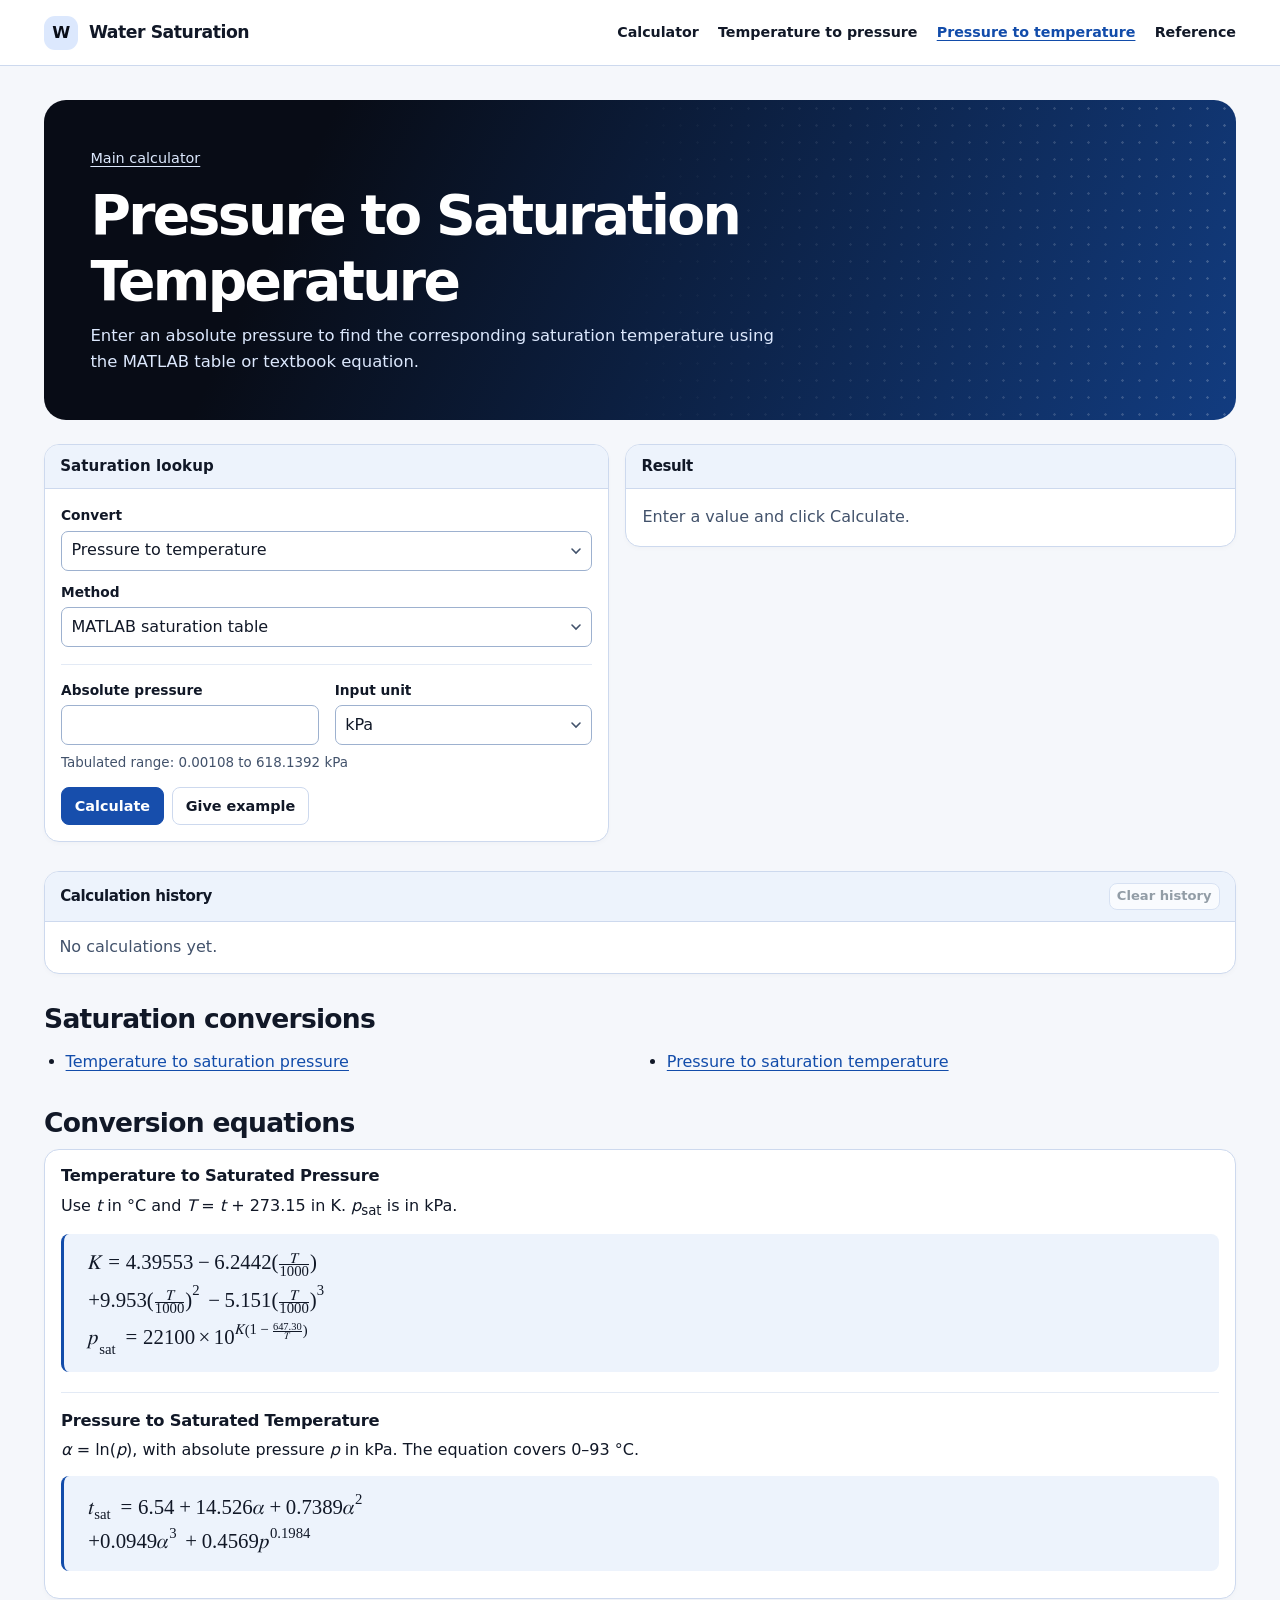
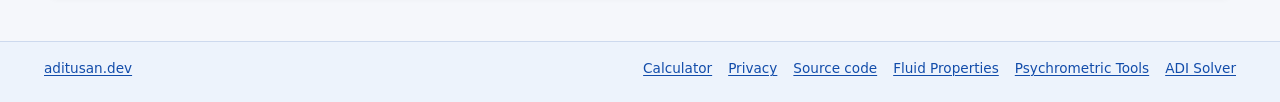
==== docs/pressure-to-temperature/index.html @ 7727723c "Fixed site" ====
<!doctype html>
<html lang="en">
<head>
<meta charset="utf-8">
<meta name="viewport" content="width=device-width, initial-scale=1">
<title>Pressure to Saturation Temperature | Water Saturation</title>
<meta name="description" content="Enter an absolute pressure to find the corresponding saturation temperature using the MATLAB table or textbook equation.">
<meta name="theme-color" content="#174eac">
<link rel="canonical" href="https://watersaturationconverter.aditusan.dev/pressure-to-temperature/">
<link rel="stylesheet" href="../assets/site.css">
<script defer src="../assets/site.js"></script>
<script defer src="../assets/calculator.js"></script>
</head>
<body class="site-water">
<a class="skip-link" href="#main">Skip to content</a>
<header class="site-header">
  <div class="wrap">
    <a class="brand" href="../"><span class="brand-mark" aria-hidden="true">W</span>Water Saturation</a>
    <nav class="site-nav" aria-label="Main navigation"><a href="../">Calculator</a>
<a href="../temperature-to-pressure/">Temperature to pressure</a>
<a href="../pressure-to-temperature/" aria-current="page">Pressure to temperature</a>
<a href="../reference/">Reference</a></nav>
  </div>
</header>
<main class="wrap page" id="main">
<div class="title">
  <a class="back" href="../">Main calculator</a>
  <h1>Pressure to Saturation Temperature</h1>
  <p>Enter an absolute pressure to find the corresponding saturation temperature using the MATLAB table or textbook equation.</p>
</div>
<noscript><p class="noscript notice">Enable JavaScript to run this calculator. The reference text and links remain available without it.</p></noscript>
<p id="startup-error" class="notice startup-error" role="alert" hidden>The calculator could not load. Reload the page to retry.</p>
<div class="calculator">
      <section class="panel" aria-labelledby="lookup-heading">
        <h2 class="panel-title" id="lookup-heading">Saturation lookup</h2>
        <form class="panel-body" id="lookup" data-direction="temperature" autocomplete="off">
          <div class="field-grid panel-section">
            <div class="field field-wide"><label for="direction">Convert</label><select id="direction"><option value="pressure">Temperature to pressure</option><option value="temperature" selected>Pressure to temperature</option></select></div>
            <div class="field field-wide"><label for="source">Method</label>
              <select id="source">
                <option value="table">MATLAB saturation table</option>
                <option value="textbook">Textbook conversion equations</option>
              </select>
            </div>
          </div>
          <div class="field-grid panel-section">
            <div class="field"><label for="value" id="value-label">Absolute pressure</label><input name="value" type="number" id="value" step="any" required></div>
            <div class="field"><label for="unit">Input unit</label><select id="unit"></select></div>
          </div>
          <p id="range" class="status"></p>
          <div class="actions form-actions">
            <button class="primary" type="submit" id="calculate" disabled>Calculate</button>
            <button id="give-example" type="button">Give example</button>
          </div>
          <p id="lookup-error" class="status error" role="alert"></p>
        </form>
      </section>
      <section class="panel" aria-labelledby="result-heading">
        <div class="panel-title result-head">
          <h2 id="result-heading">Result</h2>
          <button id="copy-result" type="button" hidden>Copy result</button>
        </div>
        <div id="result" aria-live="polite"><p class="panel-body muted">Enter a value and click Calculate.</p></div>
      </section>
    </div>
    <section class="section panel" id="water-saturation-history" aria-labelledby="history-heading">
      <div class="panel-title history-header">
        <h2 id="history-heading">Calculation history</h2>
        <button class="history-clear" type="button" disabled>Clear history</button>
      </div>
      <div class="history-empty empty">No calculations yet.</div>
      <ol class="history-list"></ol>
      <p class="history-message" role="status"></p>
    </section>
    <section class="section" id="conversions" aria-labelledby="conversions-title">
      <h2 id="conversions-title">Saturation conversions</h2>
      <ul class="link-columns"><li><a href="../temperature-to-pressure/">Temperature to saturation pressure</a></li><li><a href="../pressure-to-temperature/">Pressure to saturation temperature</a></li></ul>
    </section>
    <section class="section" aria-labelledby="equations-title">
      <div class="document-heading">
        <h2 id="equations-title">Conversion equations</h2>
      </div>
      <div class="panel document-panel">
        <section aria-labelledby="temperature-to-pressure">
          <h3 id="temperature-to-pressure">Temperature to Saturated Pressure</h3>
          <p>Use <var>t</var> in °C and <var>T</var> = <var>t</var> + 273.15 in K. <var>p</var><sub>sat</sub> is in kPa.</p>
          <div class="math-equation" tabindex="0" role="region" aria-label="Conversion equation">
            <math display="block">
              <mtable columnalign="left">
                <mtr><mtd><mrow>
                  <mi>K</mi><mo>=</mo><mn>4.39553</mn><mo>−</mo><mn>6.2442</mn><mo>(</mo><mfrac><mi>T</mi><mn>1000</mn></mfrac><mo>)</mo>
                </mrow></mtd></mtr>
                <mtr><mtd><mrow>
                  <mo>+</mo><mn>9.953</mn><msup><mrow><mo>(</mo><mfrac><mi>T</mi><mn>1000</mn></mfrac><mo>)</mo></mrow><mn>2</mn></msup>
                  <mo>−</mo><mn>5.151</mn><msup><mrow><mo>(</mo><mfrac><mi>T</mi><mn>1000</mn></mfrac><mo>)</mo></mrow><mn>3</mn></msup>
                </mrow></mtd></mtr>
                <mtr><mtd><mrow>
                  <msub><mi>p</mi><mtext>sat</mtext></msub><mo>=</mo><mn>22100</mn><mo>×</mo>
                  <msup><mn>10</mn><mrow><mi>K</mi><mo>(</mo><mn>1</mn><mo>−</mo><mfrac><mn>647.30</mn><mi>T</mi></mfrac><mo>)</mo></mrow></msup>
                </mrow></mtd></mtr>
              </mtable>
            </math>
          </div>
        </section>

        <section aria-labelledby="pressure-to-temperature">
          <h3 id="pressure-to-temperature">Pressure to Saturated Temperature</h3>
          <p><var>α</var> = ln(<var>p</var>), with absolute pressure <var>p</var> in kPa. The equation covers 0–93 °C.</p>
          <div class="math-equation" tabindex="0" role="region" aria-label="Conversion equation">
            <math display="block">
              <mtable columnalign="left">
                <mtr><mtd><mrow>
                  <msub><mi>t</mi><mtext>sat</mtext></msub><mo>=</mo><mn>6.54</mn><mo>+</mo><mn>14.526</mn><mi>α</mi>
                  <mo>+</mo><mn>0.7389</mn><msup><mi>α</mi><mn>2</mn></msup>
                </mrow></mtd></mtr>
                <mtr><mtd><mrow>
                  <mo>+</mo><mn>0.0949</mn><msup><mi>α</mi><mn>3</mn></msup>
                  <mo>+</mo><mn>0.4569</mn><msup><mi>p</mi><mn>0.1984</mn></msup>
                </mrow></mtd></mtr>
              </mtable>
            </math>
          </div>
        </section>
      </div>
    </section>

</main>
<footer class="site-footer">
  <div class="wrap">
    <a href="https://aditusan.dev/">aditusan.dev</a>
    <nav aria-label="Footer navigation">
      <a href="../">Calculator</a>
      <a href="../privacy/">Privacy</a>
      <a href="https://github.com/Sentinel-Android/Water-Saturation-Converter">Source code</a>
      <a href="https://fluidpropertiescalculator.aditusan.dev/">Fluid Properties</a>
      <a href="https://psychrometricscalculator.aditusan.dev/">Psychrometric Tools</a>
      <a href="https://adisolver.aditusan.dev/">ADI Solver</a>
    </nav>
  </div>
</footer>
</body>
</html>
---- docs/assets/site.css ----
:root {
  color-scheme: light;
  --paper: #f5f7fb;
  --panel: #fff;
  --ink: #17283a;
  --muted: #4d5a64;
  --blue: #17466b;
  --navy: #173551;
  --wash: #e9eff3;
  --line: #acb8bf;
  --light-line: #d6dce0;
  --notice: #eff5ff;
  --error: #10274a;
  --gutter: clamp(14px, 3.5vw, 44px);
  font-family: Arial, Helvetica, sans-serif;
  font-size: 16px;
}
* { box-sizing: border-box; }
[hidden] { display: none !important; }
body { margin: 0; background: var(--paper); color: var(--ink); line-height: 1.55; }
a { color: var(--blue); text-decoration-thickness: 1px; text-underline-offset: .18em; }
a:hover { color: #09273d; text-decoration-thickness: 2px; }
button, input, select, textarea { font: inherit; color: inherit; }
button, select { cursor: pointer; }
:focus-visible { outline: 2px solid #1766a3; outline-offset: 2px; }
button:disabled { color: #66737d; cursor: default; opacity: .67; }
button, .button {
  display: inline-block;
  border: 1px solid #97a7b2;
  border-radius: 2px;
  padding: .4rem .73rem;
  background: #f5f7f7;
  box-shadow: inset 0 1px #fff;
  color: var(--ink);
  font-size: .9rem;
  font-weight: 600;
  line-height: 1.4;
  text-align: center;
  text-decoration: none;
}
button:hover:not(:disabled), .button:hover { background: var(--wash); color: var(--ink); }
button.primary, .primary.button { border-color: var(--navy); background: var(--navy); box-shadow: none; color: #fff; }
button.primary:hover:not(:disabled), .primary.button:hover { background: #214d70; color: #fff; }
input[type="text"], input[type="number"], input[type="search"], select, textarea {
  width: 100%;
  min-width: 0;
  min-height: 2.35rem;
  border: 1px solid #9cabb4;
  border-radius: 2px;
  background-color: #fff;
  padding: .34rem .48rem;
}
input[readonly] { background: #f0f4f6; }
input[aria-invalid="true"] { border-color: var(--error); background: #eaf2ff; }
textarea { resize: vertical; }
label { display: block; }
small, .small { font-size: .86rem; }
.muted { color: var(--muted); }
code, .mono, output, .table-numbers, .metric-value { font-family: "Courier New", Courier, monospace; }
h1, h2, h3 { line-height: 1.2; }
h1, h2, h3, p { margin-top: 0; }
h1 { font-family: Georgia, serif; font-size: clamp(2.05rem, 4.5vw, 3.25rem); font-weight: 700; letter-spacing: -.034em; margin-bottom: .55rem; }
h2 { font-family: Georgia, serif; font-size: clamp(1.35rem, 3vw, 1.67rem); margin-bottom: .62rem; }
h3 { font-size: 1.02rem; margin: 1.4rem 0 .5rem; }
p { margin-bottom: .8rem; }
p:last-child { margin-bottom: 0; }
ul, ol { padding-left: 1.35rem; }
li + li { margin-top: .35rem; }
.wrap { width: min(100%, 1320px); padding-inline: var(--gutter); margin-inline: auto; }
.skip-link { position: absolute; left: var(--gutter); top: -5rem; padding: .4rem; z-index: 4; background: white; }
.skip-link:focus { top: .4rem; }
.site-header { border-top: 5px solid var(--navy); border-bottom: 1px solid var(--line); background: var(--panel); }
.site-header .wrap { display: flex; align-items: center; justify-content: space-between; gap: .7rem 1.5rem; min-height: 66px; padding-block: .55rem; }
.brand { color: var(--ink); font-family: Georgia, serif; font-size: 1.24rem; font-weight: bold; text-decoration: none; display: flex; align-items: center; gap: .68rem; }
.brand-mark {
  display: grid;
  place-items: center;
  width: 34px;
  height: 34px;
  color: #fff;
  background: var(--navy);
  font-family: Georgia, serif;
  font-size: 1.02rem;
  letter-spacing: -.03em;
}
.site-nav { display: flex; flex-wrap: wrap; gap: .2rem 1.2rem; font-size: .89rem; }
.site-nav a { color: var(--ink); }
.page { padding-block: clamp(23px, 4vw, 43px) 42px; }
.title { margin-bottom: 1.45rem; border-bottom: 1px solid var(--line); padding-bottom: 1.12rem; }
.title p { max-width: 68ch; font-size: 1.03rem; color: var(--muted); }
.back { display: inline-block; margin-bottom: .75rem; font-size: .9rem; }
.calculator { display: grid; grid-template-columns: 1fr 1fr; gap: 1rem; align-items: start; }
.panel { border: 1px solid var(--line); background: var(--panel); box-shadow: 0 2px 0 #17283a0c; min-width: 0; }
.panel-title { background: var(--wash); border-bottom: 1px solid var(--line); margin: 0; padding: .65rem .9rem; font: 700 1rem/1.25 Arial, sans-serif; }
.panel-body { padding: .9rem; }
.panel-section + .panel-section { margin-top: 1.05rem; border-top: 1px solid var(--light-line); padding-top: .92rem; }
.field { display: block; min-width: 0; }
.field label, .field-title { color: var(--ink); font-size: .86rem; font-weight: 700; margin-bottom: .27rem; }
.field .unit, .unit { color: var(--muted); font-size: .78rem; font-weight: 400; }
.field-grid { display: grid; grid-template-columns: repeat(2, minmax(0, 1fr)); gap: .68rem 1rem; }
.field-wide { grid-column: 1 / -1; }
.actions { display: flex; flex-wrap: wrap; align-items: center; gap: .5rem; }
.form-actions { margin-top: .85rem; }
.status { font-size: .84rem; color: var(--muted); margin: .45rem 0 0; }
.status:empty { display: none; }
.status.error { color: var(--error); font-weight: 700; }
.table-wrap { overflow: auto; }
table { border-collapse: collapse; width: 100%; font-size: .88rem; }
th, td { text-align: left; vertical-align: middle; padding: .42rem .6rem; border-bottom: 1px solid var(--light-line); }
thead th { background: #eaf0f3; white-space: nowrap; }
tbody th { font-weight: 600; }
tbody tr:nth-child(even) { background: #f3f6f6; }
tbody tr:last-child > * { border-bottom: 0; }
.results-table { font-size: .9rem; }
.results-table tbody th, .results-table th:first-child { padding-left: .9rem; }
.results-table output { display: inline-block; white-space: nowrap; font-variant-numeric: tabular-nums; }
.results-table thead th:nth-child(2), .results-table td:nth-child(2) { text-align: right; }
.results-table th:last-child, .results-table td:last-child { max-width: 13rem; color: var(--muted); }
.results-table abbr { margin-left: .25em; color: var(--muted); font-size: .8em; font-weight: 400; text-decoration: none; }
.result-note { margin: 0; border-top: 1px solid var(--light-line); padding: .64rem .9rem; overflow-wrap: anywhere; }
.metric { padding: .92rem; }
.metric-value { display: block; font-size: clamp(1.32rem, 4.5vw, 2.5rem); line-height: 1.22; margin-bottom: .2rem; overflow-wrap: anywhere; }
.section { margin-top: 2rem; }
.notice { border: 1px solid #d7e3f5; border-left: 3px solid #184b9c; background: var(--notice); padding: .67rem .85rem; font-size: .9rem; margin-top: .95rem; }
.directory-controls { display: flex; align-items: end; gap: .8rem; margin-bottom: .8rem; }
.directory-controls .field { width: min(100%, 620px); }
.directory-controls .status { padding-bottom: .4rem; white-space: nowrap; }
.directory { display: grid; grid-template-columns: repeat(2, minmax(0, 1fr)); gap: .55rem .85rem; align-items: start; }
details.directory-group { border: 1px solid var(--line); background: var(--panel); }
.directory-group summary { cursor: pointer; padding: .55rem .72rem; font-weight: 700; font-size: .91rem; }
.directory-group[open] summary { background: var(--wash); border-bottom: 1px solid var(--line); }
.directory-group ul { margin: .66rem .7rem .7rem; padding-left: 1.05rem; font-size: .9rem; }
.link-columns { columns: 2 15rem; column-gap: 2rem; }
.link-columns li { break-inside: avoid; }
.prose { max-width: 82ch; }
.prose > * + h2 { margin-top: 1.5rem; }
.equation { border-left: 3px solid #8da6bb; background: var(--wash); padding: .65rem .85rem; margin: .7rem 0; overflow-x: auto; font: .91rem/1.6 "Courier New", monospace; }
.equation span { display: block; white-space: nowrap; }
.site-footer { border-top: 1px solid var(--line); padding-block: 1rem 1.4rem; background: #eff4fb; }
.site-footer .wrap { display: flex; justify-content: space-between; flex-wrap: wrap; gap: .3rem 1.25rem; font-size: .85rem; }
.site-footer nav { display: flex; flex-wrap: wrap; gap: .3rem 1rem; }
.noscript { margin-bottom: 1rem; }
fieldset { min-width: 0; margin: 0; padding: 0; border: 0; }
.setup-grid { grid-template-columns: repeat(7, minmax(0, 1fr)); gap: .65rem; }
.setup-secondary { display: grid; grid-template-columns: minmax(12rem, 18rem) minmax(0, 1fr); align-items: end; gap: .72rem 1.1rem; margin-top: .72rem; }
.setup-secondary .actions { padding-bottom: .13rem; }
.run-state { display: flex; flex-wrap: wrap; gap: .4rem .8rem; align-items: center; }
.run-state progress { max-width: 100%; accent-color: var(--navy); }
.run-state button { margin-top: .55rem; }
.solver-grid { display: grid; grid-template-columns: minmax(200px, .88fr) minmax(0, 3.25fr) minmax(205px, 1fr); gap: .8rem; align-items: start; margin-top: .9rem; }
.node-map { display: grid; gap: 3px; margin: .63rem 0; }
.node-map button { min-height: 1.8rem; min-width: 0; padding: .18rem .1rem; font-size: .72rem; overflow: hidden; text-overflow: ellipsis; }
.node-map button[aria-pressed="true"] { background: var(--navy); color: #fff; box-shadow: none; border-color: var(--navy); }
.node-map button[aria-pressed="true"]:hover { background: #214d70; color: #fff; }
.xyz { display: grid; grid-template-columns: repeat(3, minmax(0, 1fr)); gap: .3rem; }
.xyz input { font-size: .9rem; min-height: 2rem; padding-inline: .25rem; }
.node-jump { display: flex; gap: .66rem; align-items: center; margin-top: .5rem; }
.big-divider { margin-block: .8rem; border-top: 1px solid var(--light-line); }
.coeff-grid { display: grid; grid-template-columns: repeat(3, minmax(0, 1fr)); gap: 4px; }
.coeff-grid button, .other-coeff button { font-size: .77rem; padding: .35rem .12rem; }
.coeff-grid .north, .coeff-grid .south { grid-column: 2; }
.coeff-grid .north { grid-row: 1; }
.coeff-grid .south { grid-row: 3; }
.coeff-grid .west, .coeff-grid .east, .coeff-grid .center { grid-row: 2; }
.other-coeff { display: grid; grid-template-columns: 1fr 1fr; gap: 4px; }
.tabs { display: flex; border-bottom: 1px solid var(--line); gap: 2px; background: var(--wash); padding: .38rem .45rem 0; }
.tabs button { margin-bottom: -1px; border-radius: 2px 2px 0 0; font-size: .84rem; }
.tabs button[aria-selected="true"] { background: var(--panel); border-bottom-color: var(--panel); color: var(--blue); }
.table-scroll { max-height: 31rem; }
.cell-table th, .cell-table td { padding: .24rem .32rem; white-space: nowrap; }
.cell-table input { width: 4.6rem; min-height: 1.83rem; padding: .18rem .27rem; font: .86rem "Courier New", monospace; }
.cell-table thead th, .solution-table thead th { position: sticky; top: 0; z-index: 1; text-align: center; }
.cell-table thead th:first-child { text-align: left; }
.cell-table tbody th { font: .83rem "Courier New", monospace; }
.solution-table thead th { text-align: left; }
.pager { display: flex; align-items: center; gap: .5rem; flex-wrap: wrap; padding: .52rem .64rem; border-top: 1px solid var(--line); font-size: .84rem; }
.pager span { margin-right: auto; color: var(--muted); }
.pager button { font-size: .78rem; padding: .2rem .48rem; }
.empty { padding: .82rem .9rem; color: var(--muted); }
.coupling { margin-top: .75rem; }
.coupling summary { padding: .53rem .68rem; cursor: pointer; font-size: .9rem; font-weight: bold; }
.coupling .table-wrap { max-height: 20rem; }
.tool-sidebar { display: grid; gap: .75rem; }
.unit-form .field-grid { gap: .52rem; }
.unit-form label { font-size: .82rem; }
.unit-form input, .unit-form select { font-size: .88rem; }
.history-list { margin: 0; padding: 0; list-style: none; max-height: 16rem; overflow: auto; }
.history-list li { display: flex; align-items: start; gap: .4rem; justify-content: space-between; font-size: .79rem; padding: .5rem .65rem; margin: 0; }
.history-list li + li { border-top: 1px solid var(--light-line); }
.history-list li span { min-width: 0; overflow-wrap: anywhere; }
.history-list button { flex-shrink: 0; font-size: .75rem; padding: .15rem .4rem; }
.heat-layout .table-wrap { max-height: 22rem; }
.heat-layout table td:nth-child(2), .heat-layout table td:nth-child(3) { font-family: "Courier New", monospace; }
@media (max-width: 1170px) {
  .solver-grid { grid-template-columns: minmax(187px, .9fr) minmax(0, 3fr); }
  .tool-sidebar { grid-column: 1 / -1; grid-template-columns: minmax(0, 1fr) minmax(0, 1fr); align-items: start; }
}
@media (max-width: 790px) {
  .setup-grid { grid-template-columns: repeat(4, minmax(0, 1fr)); }
  .setup-secondary { grid-template-columns: 1fr; }
  .calculator { grid-template-columns: 1fr; }
}
@media (max-width: 610px) {
  .site-header .wrap { display: block; padding-block: .55rem .62rem; }
  .site-nav { margin-top: .55rem; gap: .26rem .87rem; }
  .site-nav a { line-height: 1.7; }
  .solver-grid, .tool-sidebar, .directory { grid-template-columns: 1fr; }
  .tool-sidebar { grid-column: auto; }
  .directory-controls { display: block; }
  .directory-controls .status { padding-bottom: 0; }
  .field-grid { column-gap: .6rem; }
  .setup-grid { grid-template-columns: repeat(3, minmax(0, 1fr)); }
  .results-table th, .results-table td { padding: .36rem .44rem; }
  .results-table tbody th, .results-table thead th:first-child { padding-left: .62rem; }
  .results-table abbr { display: none; }
  .results-table td:last-child { font-size: .8rem; }
}
.history-header { display: flex; justify-content: space-between; align-items: center; flex-wrap: wrap; gap: .38rem .75rem; }
.history-header .history-clear { font-size: .77rem; padding: .2rem .45rem; }
.history-time { display: block; color: var(--muted); }
.history-list li .history-time { font-size: .76rem; }
.history-message { padding: 0 .65rem .45rem; margin-bottom: 0; font-size: .8rem; color: var(--muted); }
.history-message:empty { display: none; }

/* Shared visual system with a distinct accent for each calculator. */
:root {
  --paper: #f5f7fb;
  --panel: #fff;
  --ink: #111827;
  --muted: #42526b;
  --blue: #124caa;
  --navy: #174eac;
  --wash: #edf3fc;
  --line: #cdd9ee;
  --light-line: #e3eaf5;
  --notice: #eff5ff;
  --hero-deep: #080c16;
  --hero-accent: #123c80;
  --hero-ink: #fff;
  --hero-secondary: #dce8fd;
  --mark: #dce8fd;
  --radius: 15px;
  font-family: system-ui, -apple-system, "Segoe UI", sans-serif;
}
h1, h2 { font-family: inherit; }
h1 { font-size: clamp(2rem, 4.4vw, 3.45rem); letter-spacing: -.048em; }
h2 { font-size: clamp(1.32rem, 2.9vw, 1.66rem); letter-spacing: -.027em; font-weight: 700; }
h3 { letter-spacing: -.015em; }
.site-header { border-top: 0; }
.site-header .wrap { min-height: 65px; }
.brand { font-family: inherit; font-size: 1.08rem; letter-spacing: -.027em; }
.brand-mark {
  border-radius: 11px;
  background: var(--mark);
  color: var(--hero-deep);
  font-family: inherit;
  font-weight: 800;
}
.site-nav a { text-decoration: none; padding-block: .18rem; font-weight: 600; }
.site-nav a:hover { color: var(--blue); text-decoration: underline; }
.page { padding-top: clamp(18px, 3.3vw, 34px); }
.title {
  position: relative;
  isolation: isolate;
  overflow: hidden;
  color: var(--hero-ink);
  border-radius: 22px;
  border-bottom: 0;
  padding: clamp(1.15rem, 5vw, 2.9rem);
  background: linear-gradient(115deg, var(--hero-deep) 22%, var(--hero-accent));
}
.title::after {
  content: "";
  position: absolute;
  inset: 0 0 0 47%;
  z-index: -1;
  background: radial-gradient(circle, #fff5 1px, transparent 1.5px) 0 0 / 17px 17px;
  mask-image: linear-gradient(to right, transparent, #0009);
}
.title h1 { max-width: 25ch; }
.title p { color: var(--hero-secondary); }
.title .back { color: var(--hero-secondary); }
.panel {
  border-radius: var(--radius);
  overflow: hidden;
  box-shadow: 0 2px 5px #17283a06;
}
.panel-title {
  background: var(--wash);
  padding: .7rem .95rem;
  font: 700 .94rem/1.4 system-ui, sans-serif;
  letter-spacing: .005em;
}
.panel-title h2 { font: inherit; margin: 0; }
.panel-body { padding: 1rem; }
.calculator { gap: 1rem; }
.results-table thead th, thead th { background: var(--wash); }
tbody tr:nth-child(even) { background: color-mix(in srgb, var(--wash) 55%, white); }
.results-table output { font-weight: 700; color: var(--blue); }
.metric { padding: 1.05rem 1.2rem 1.2rem; }
.metric-value { color: var(--blue); font-weight: bold; letter-spacing: -.04em; }
button, .button {
  border: 1px solid var(--line);
  border-radius: 8px;
  padding: .49rem .8rem;
  background: var(--panel);
  box-shadow: none;
}
button.primary:hover:not(:disabled), .primary.button:hover { background: var(--hero-accent); }
button:hover:not(:disabled), .button:hover { background: var(--wash); }
select, input[type="text"], input[type="number"], input[type="search"], textarea {
  border-color: #9db1cf;
  border-radius: 7px;
  min-height: 2.5rem;
  padding-inline: .59rem;
}
.cell-table input { border-radius: 5px; min-height: 1.95rem; padding-inline: .3rem; width: 4.38rem; }
.coeff-grid button, .other-coeff button, .node-map button { border-radius: 5px; }
.node-map button[aria-pressed="true"]:hover { background: var(--hero-accent); }
.field .unit, .unit { color: var(--muted); }
.directory-group { border-radius: 10px; overflow: hidden; }
.directory-group summary { min-height: 2.55rem; padding: .55rem .7rem; }
.pair-note { color: var(--muted); font-weight: 400; font-size: .8rem; padding-left: .3rem; }
.notice, .equation { border-radius: 8px; }
.equation { border-left-color: var(--blue); font-size: .91rem; }
.equation > div { white-space: pre-wrap; overflow-wrap: anywhere; }
.section { margin-top: 1.8rem; }
.site-footer { background: var(--wash); }
.history-list li { padding: .62rem .92rem; }
.status.error { color: var(--error); }
@media (min-width: 1050px) { .calculator { grid-template-columns: minmax(0, 1fr) minmax(0, 1.08fr); } }
@media (max-width: 610px) { .title { border-radius: 16px; } .site-nav { gap: .25rem .85rem; } }

.pressure-options { display: flex; flex-wrap: wrap; gap: .42rem; }
.pressure-options label {
  display: inline-flex;
  align-items: center;
  gap: .42rem;
  font-size: .86rem;
  background: var(--panel);
  border: 1px solid var(--line);
  border-radius: 8px;
  padding: .35rem .57rem;
  cursor: pointer;
}
.pressure-options label:has(input:checked) { background: var(--wash); border-color: var(--blue); color: var(--blue); font-weight: 650; }
.pressure-options input { margin: 0; accent-color: var(--blue); }
.pressure-value { margin-top: .62rem; }
.symbol-key { display: grid; grid-template-columns: minmax(2.8rem, max-content) 1fr; gap: .3rem .9rem; margin: .4rem 0 1.05rem; }
.symbol-key dt { font-family: "Courier New", monospace; font-weight: 700; text-align: left; }
.symbol-key dd { margin: 0; color: var(--muted); font-size: .91rem; }
.equation sub, .equation sup, .symbol-key sub, .symbol-key sup { font-size: .75em; }

/* Calculator-specific additions to the shared Psychrometric Tools / ADI design. */
.brand-mark { flex-shrink: 0; }
.site-nav a[aria-current="page"] { color: var(--blue); text-decoration: underline; }
select { appearance: none; padding-right: 1.9rem; background-image: url("data:image/svg+xml,%3Csvg xmlns='http://www.w3.org/2000/svg' width='14' height='14' viewBox='0 0 14 14'%3E%3Cpath d='m3 5 4 4 4-4' fill='none' stroke='%2342526b' stroke-width='1.6' stroke-linecap='round'/%3E%3C/svg%3E"); background-repeat: no-repeat; background-position: right .52rem center; }
.form-actions, .result-actions, .history-actions { display: flex; flex-wrap: wrap; align-items: center; gap: .5rem; }
.result-head { display: flex; justify-content: space-between; align-items: center; flex-wrap: wrap; gap: .4rem .8rem; }
.result-head button { padding: .28rem .55rem; font-size: .82rem; }
.result-status { margin: 0; padding: .65rem .95rem; }
.result-title { color: var(--ink); margin-bottom: .2rem; font-size: .94rem; font-weight: 700; }
.result-meta { color: var(--muted); margin-bottom: .25rem; font-size: .9rem; }
.metric-value { margin: .1rem 0 .3rem; }
.history-actions { flex-shrink: 0; gap: .35rem; }
.history-list li { margin: 0; font-size: .875rem; }
.history-list button, .history-header .history-clear { font-size: .82rem; }
.history-message { margin: 0; padding: .35rem .95rem .55rem; }
.history-message:empty { display: none; }
.output-picker { display: flex; align-items: center; flex-wrap: wrap; gap: .5rem; font-size: .9rem; }
.output-picker select { width: auto; max-width: 100%; min-height: 2.2rem; }
.snippet { display: block; padding: .65rem .8rem; margin-top: .65rem; background: var(--wash); border-radius: 8px; overflow-wrap: anywhere; user-select: all; }
.document-heading { display: flex; align-items: baseline; justify-content: space-between; flex-wrap: wrap; gap: .4rem 1rem; margin-bottom: .65rem; }
.document-heading h2 { margin: 0; }
.document-heading a { font-size: .9rem; }
.document-panel { padding: 1rem; }
.document-panel p { max-width: 82ch; }
.document-panel h3:first-child { margin-top: 0; }
.document-panel section + section { margin-top: 1.25rem; padding-top: 1.1rem; border-top: 1px solid var(--light-line); }
.source-links { margin: 0; }
.math-equation { overflow: auto; padding: .85rem 1rem; margin: .7rem 0; border-left: 3px solid var(--blue); border-radius: 8px; background: var(--wash); }
.math-equation math { width: max-content; max-width: none; margin-inline: 0 auto; font-size: clamp(1rem, 1.7vw, 1.3rem); }
.math-equation mtd { text-align: left; }
.reference-table th, .reference-table td { vertical-align: top; }
.reference-table td:last-child { min-width: 10rem; }
.startup-error { border-color: var(--line); color: var(--error); }
code { overflow-wrap: anywhere; }
@media (max-width: 610px) {
  .history-list li { flex-wrap: wrap; gap: .5rem; }
  .history-list li > span { flex-basis: 100%; }
  .history-actions { flex-shrink: 1; }
  .field label { font-size: .875rem; }
}

.property-input { display: grid; gap: .68rem; min-width: 0; }
@media (max-width: 480px) {
  .site-fluid #state .field-grid { grid-template-columns: minmax(0, 1fr); }
  .property-input + .property-input { border-top: 1px solid var(--light-line); padding-top: .85rem; margin-top: .2rem; }
}
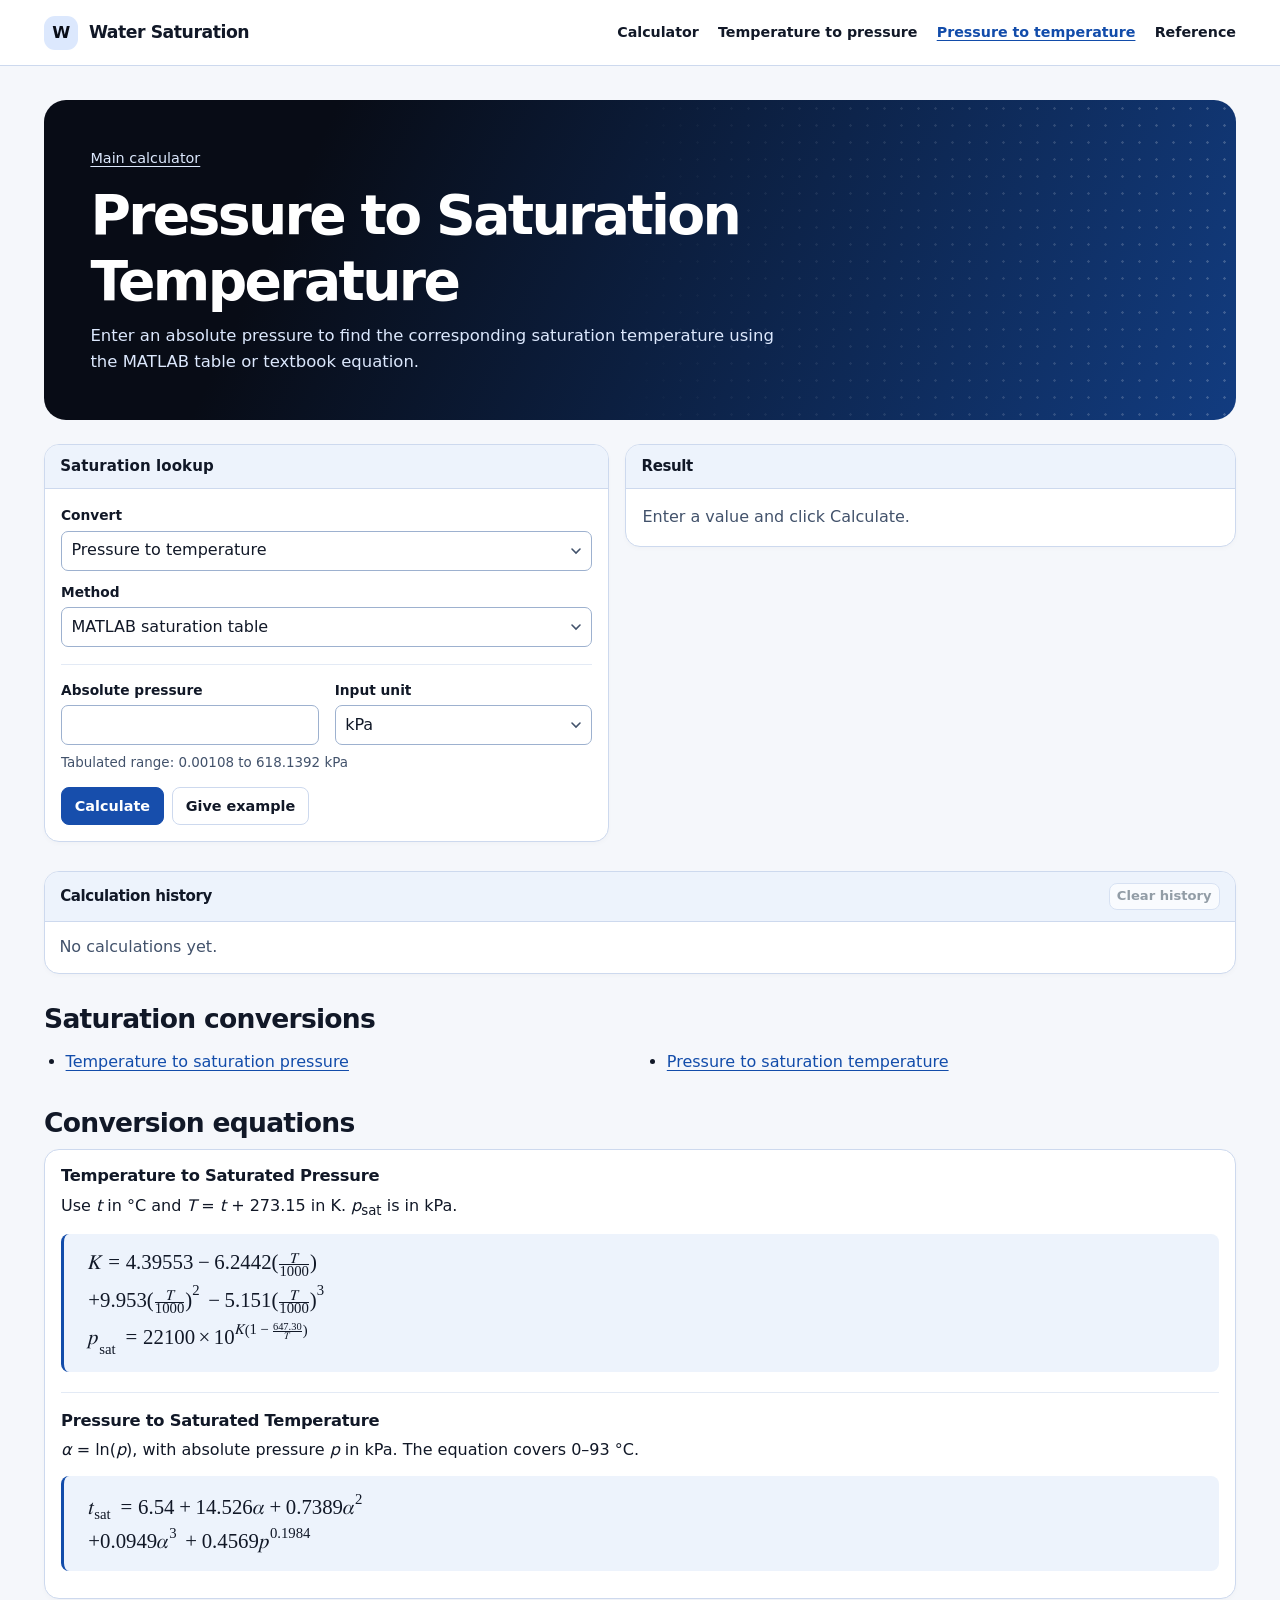
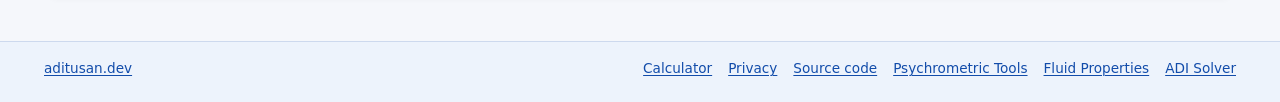
==== commit 84447c5d: "Fixed links order" ====
--- a/docs/pressure-to-temperature/index.html
+++ b/docs/pressure-to-temperature/index.html
@@ -132,8 +132,8 @@
       <a href="../">Calculator</a>
       <a href="../privacy/">Privacy</a>
       <a href="https://github.com/Sentinel-Android/Water-Saturation-Converter">Source code</a>
+      <a href="https://psychrometricscalculator.aditusan.dev/">Psychrometric Tools</a>
       <a href="https://fluidpropertiescalculator.aditusan.dev/">Fluid Properties</a>
-      <a href="https://psychrometricscalculator.aditusan.dev/">Psychrometric Tools</a>
       <a href="https://adisolver.aditusan.dev/">ADI Solver</a>
     </nav>
   </div>
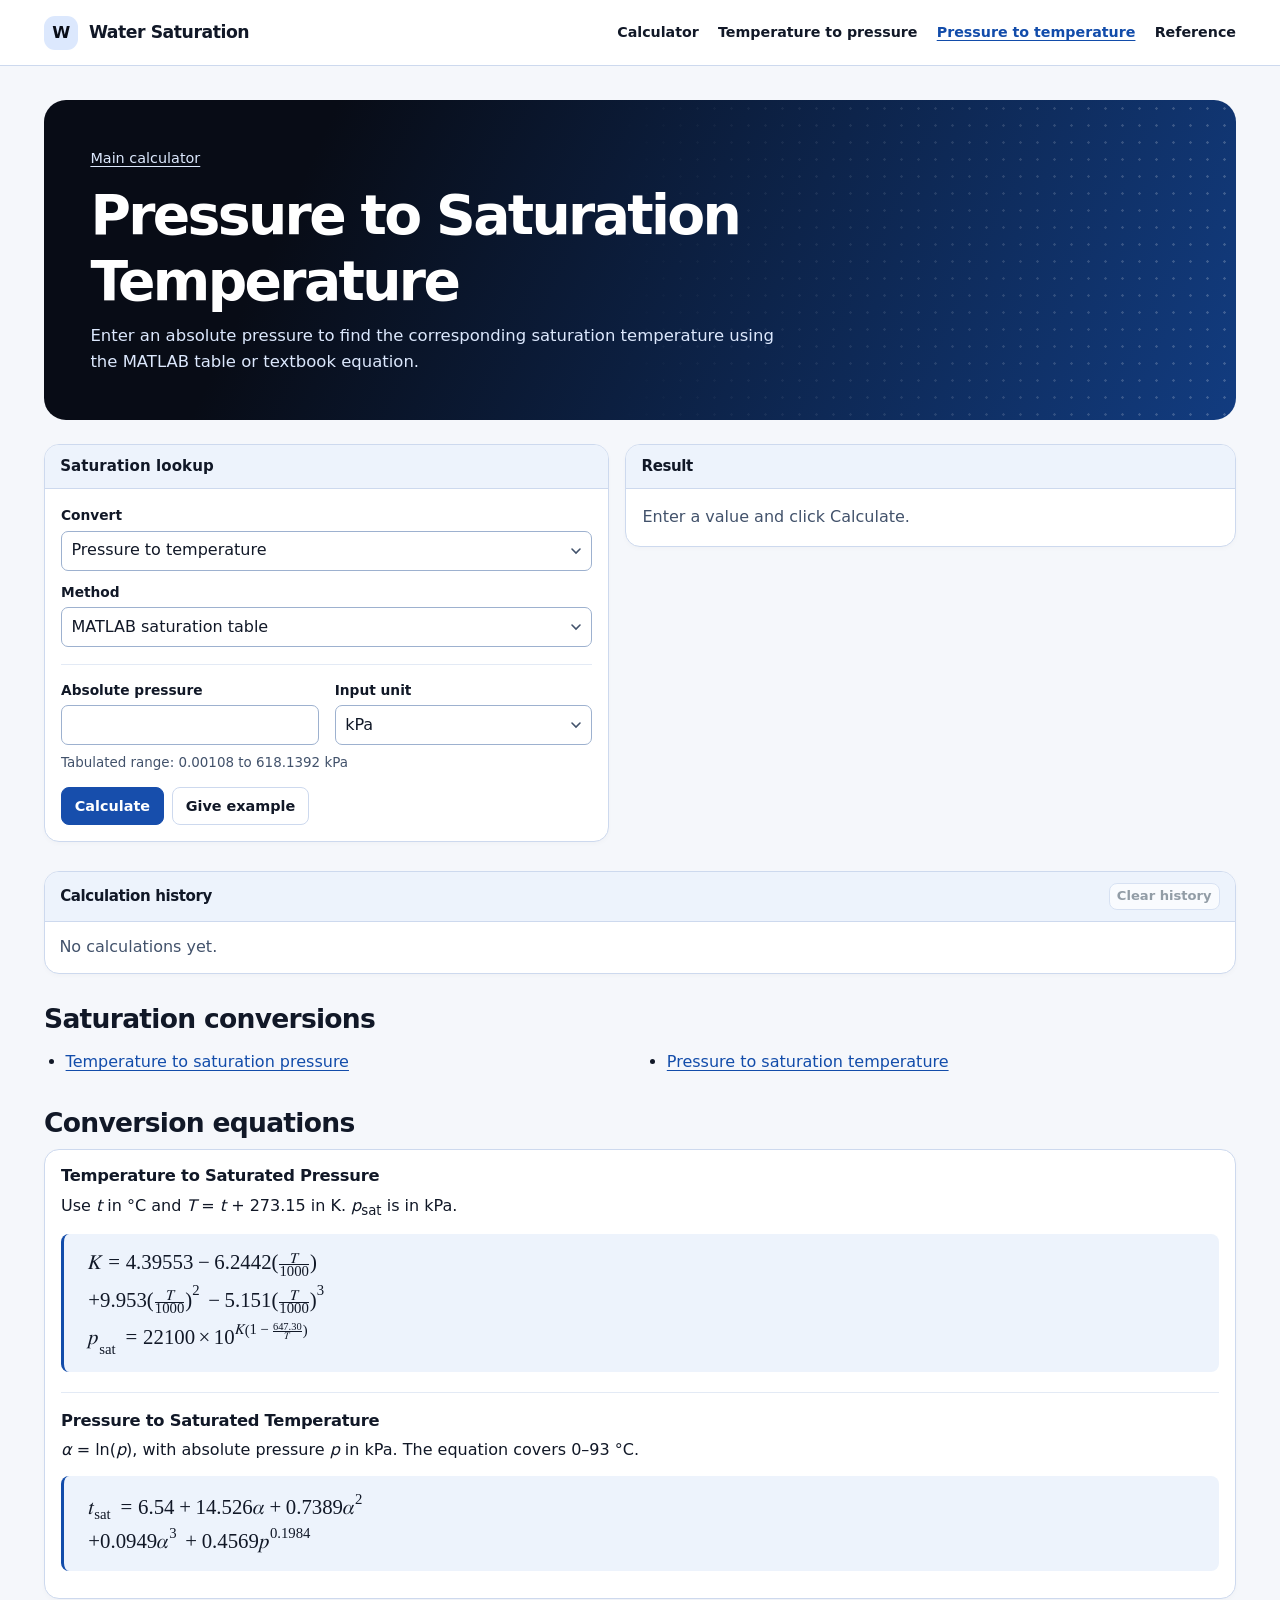
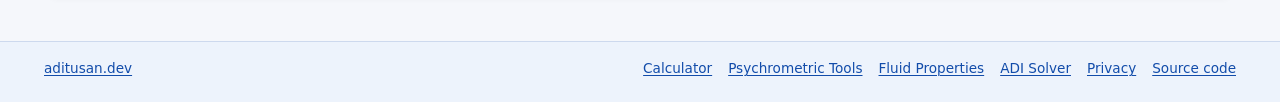
==== commit 74d0b828: "Fixed links order" ====
--- a/docs/pressure-to-temperature/index.html
+++ b/docs/pressure-to-temperature/index.html
@@ -130,11 +130,11 @@
     <a href="https://aditusan.dev/">aditusan.dev</a>
     <nav aria-label="Footer navigation">
       <a href="../">Calculator</a>
-      <a href="../privacy/">Privacy</a>
-      <a href="https://github.com/Sentinel-Android/Water-Saturation-Converter">Source code</a>
       <a href="https://psychrometricscalculator.aditusan.dev/">Psychrometric Tools</a>
       <a href="https://fluidpropertiescalculator.aditusan.dev/">Fluid Properties</a>
       <a href="https://adisolver.aditusan.dev/">ADI Solver</a>
+      <a href="../privacy/">Privacy</a>
+      <a href="https://github.com/Sentinel-Android/Water-Saturation-Converter">Source code</a>
     </nav>
   </div>
 </footer>
